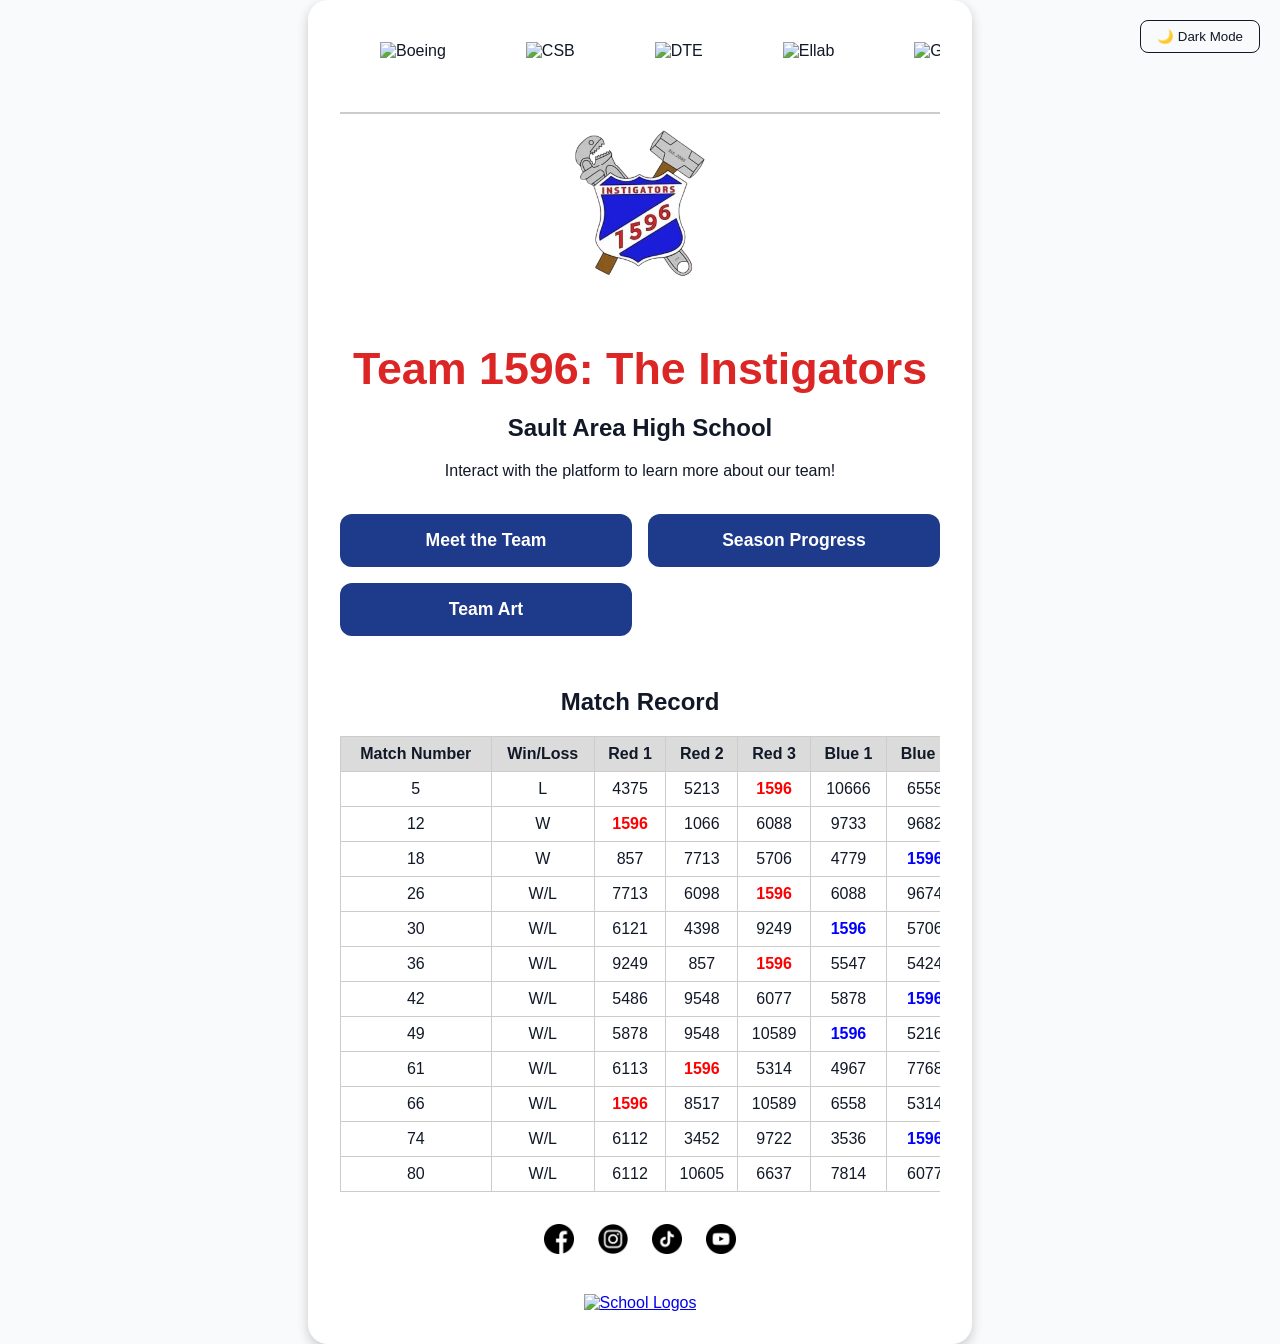
==== index.html @ 65cd955f "match 18" ====
<!DOCTYPE html>
<html lang="en">
<head>
  <meta charset="UTF-8">
  <meta name="viewport" content="width=device-width, initial-scale=1.0">
  <title>Team 1596 Smart Site</title>
  <link rel="stylesheet" href="style.css">
  <script src="https://kit.fontawesome.com/a2e0e6b8e5.js" crossorigin="anonymous"></script>
</head>
<body>
  

   <div class="container">
    <div class="sponsor-ribbon">
      <div class="sponsor-track">

        <!-- Original Set -->
        <img src="images/logos/Boeing.png" alt="Boeing">
        <img src="images/logos/csb.png" alt="CSB">
        <img src="images/logos/dte.png" alt="DTE">
        <img src="images/logos/ellab.png" alt="Ellab">
        <img src="images/logos/GM.png" alt="GM">
        <img src="images/logos/Lions.png" alt="Lions">
        <img src="images/logos/MDE.png" alt="MDE">
        <img src="images/logos/others.png" alt="Other Sponsors">
        <img src="images/logos/rotary.png" alt="Rotary">
        <img src="images/logos/soocoop.png" alt="Soo Coop">

        <!-- Duplicate Set -->
        <img src="images/logos/Boeing.png" alt="Boeing">
        <img src="images/logos/csb.png" alt="CSB">
        <img src="images/logos/dte.png" alt="DTE">
        <img src="images/logos/ellab.png" alt="Ellab">
        <img src="images/logos/GM.png" alt="GM">
        <img src="images/logos/Lions.png" alt="Lions">
        <img src="images/logos/MDE.png" alt="MDE">
        <img src="images/logos/others.png" alt="Other Sponsors">
        <img src="images/logos/rotary.png" alt="Rotary">
        <img src="images/logos/soocoop.png" alt="Soo Coop">

      </div>
    </div>
     <!-- Dark Mode Toggle -->
     <button id="darkModeToggle">🌙 Dark Mode</button>
     
         <!-- Logo -->
    <img src="images/TEAM_1596_Logo.png" alt="Team 1596 Logo" class="team-logo">
    
    <h1><span class="red">Team 1596: The Instigators</span></span></h1>
      <h2>Sault Area High School</h2>
      <p>Interact with the platform to learn more about our team!</p>
      <br>

    <!-- Button Grid -->
    <div class="button-grid">
          <button class="blue-btn" onclick="goToPage('team.html')">Meet the Team</button>

          <!-- ADD A BUTTON FOR ROBOT BUILD HERE -->
        <!-- <button class="blue-btn" onclick="goToPage('robot.html')">Robot Build</button> -->
          <!-- ADD A BUTTON FOR SEASON PROGRESS HERE -->
           <button class="blue-btn" onclick="goToPage('progress.html')">Season Progress</button>
          <!-- ADD A BUTTON FOR TEAM ART HERE -->
           <button class="blue-btn" onclick="goToPage('art.html')">Team Art</button>


    </div>

    <!-- Wins / Losses Table -->
     <div class="table-container">

    <h2>Match Record</h2>
    <table>
      <thead>
        <tr>
          <th>Match Number</th>
          <th>Win/Loss</th>
          <th>Red 1</th>
          <th>Red 2</th>
          <th>Red 3</th>
          <th>Blue 1</th>
          <th>Blue 2</th>
          <th>Blue 3</th>
        </tr>
      </thead>
      <tbody>
        <tr>
          <td>5</td>
          <td>L</td>
          <td>4375</td>
          <td>5213</td>
          <td style="color: red; font-weight: bold;">1596</td>
          <td>10666</td>
          <td>6558</td> <!-- style="color: red; font-weight: bold;">1596 -->
          <td>4779</td>
        </tr>
         <tr>
          <td>12</td>
          <td>W</td>
          <td style="color: red; font-weight: bold;">1596</td>
          <td>1066</td>
          <td>6088</td>
          <td>9733</td>
          <td>9682</td> <!-- style="color: red; font-weight: bold;">1596 -->
          <td>5706</td>
        </tr>
         <tr>
          <td>18</td>
          <td>W</td>
          <td>857</td>
          <td>7713</td>
          <td>5706</td>
          <td>4779</td>
          <td style="color: blue; font-weight: bold;">1596</td> <!-- style="color: red; font-weight: bold;">1596 -->
          <td>3452</td>
        </tr>
         <tr>
          <td>26</td>
          <td>W/L</td>
          <td>7713</td>
          <td>6098</td>
          <td style="color: red; font-weight: bold;">1596</td>
          <td>6088</td>
          <td>9674</td> <!-- style="color: red; font-weight: bold;">1596 -->
          <td>8517</td>
        </tr>
         <tr>
          <td>30</td>
          <td>W/L</td>
          <td>6121</td>
          <td>4398</td>
          <td>9249</td>
          <td style="color: blue; font-weight: bold;">1596</td>
          <td>5706</td> <!-- style="color: red; font-weight: bold;">1596 -->
          <td>10622</td>
        </tr>
         <tr>
          <td>36</td>
          <td>W/L</td>
          <td>9249</td>
          <td>857</td>
          <td style="color: red; font-weight: bold;">1596</td>
          <td>5547</td>
          <td>5424</td> <!-- style="color: red; font-weight: bold;">1596 -->
          <td>6637</td>
        </tr>
         <tr>
          <td>42</td>
          <td>W/L</td>
          <td>5486</td>
          <td>9548</td>
          <td>6077</td>
          <td>5878</td>
          <td style="color: blue; font-weight: bold;">1596</td> <!-- style="color: red; font-weight: bold;">1596 -->
          <td>9682</td>
        </tr>
         <tr>
          <td>49</td>
          <td>W/L</td>
          <td>5878</td>
          <td>9548</td>
          <td>10589</td>
          <td style="color: blue; font-weight: bold;">1596</td>
          <td>5216</td> <!-- style="color: red; font-weight: bold;">1596 -->
          <td>10595</td>
        </tr>
         <tr>
          <td>61</td>
          <td>W/L</td>
          <td>6113</td>
          <td style="color: red; font-weight: bold;">1596</td>
          <td>5314</td>
          <td>4967</td>
          <td>7768</td> <!-- style="color: red; font-weight: bold;">1596 -->
          <td>9249</td>
        </tr>
         <tr>
          <td>66</td>
          <td>W/L</td>
          <td style="color: red; font-weight: bold;">1596</td>
          <td>8517</td>
          <td>10589</td>
          <td>6558</td>
          <td>5314</td> <!-- style="color: red; font-weight: bold;">1596 -->
          <td>10622</td>
        </tr>
         <tr>
          <td>74</td>
          <td>W/L</td>
          <td>6112</td>
          <td>3452</td>
          <td>9722</td>
          <td>3536</td>
          <td style="color: blue; font-weight: bold;">1596</td> <!-- style="color: red; font-weight: bold;">1596 -->
          <td>6558</td>
        </tr>
        <tr>
          <td>80</td>
          <td>W/L</td>
          <td>6112</td>
          <td>10605</td>
          <td>6637</td>
          <td>7814</td>
          <td>6077</td> <!-- style="color: red; font-weight: bold;">1596 -->
          <td style="color: blue; font-weight: bold;">1596</td>
        </tr>
      </tbody>
    </table>
</div>
    <!-- Social Media Icons -->
    <div class="socials">
      <a href="https://www.facebook.com/frc1596#" target="_blank">
        <img src="images/socials/facebook.png" alt="Facebook" class="social-icon">
      </a>
      <!-- ADD MORE HERE -->
       <a href="https://www.instagram.com/frc1596/" target="_blank">
        <img src="images/socials/instagram.png" alt="Instagram" class="social-icon">
      </a>
      <a href="https://www.tiktok.com/@instigators_1596" target="_blank">
        <img src="images/socials/tiktok.png" alt="TikTok" class="social-icon">
      </a>
      <a href="https://www.youtube.com/instigators1596" target="_blank">
        <img src="images/socials/youtube.png" alt="Youtube" class="social-icon">
      </a>
    </div>
    <div>
      <!-- Add link to schools webpage here-->
       <br> 
       <br>
      <a href="https://www.saultschools.org/schools/sault-area-high-school/student-organizations/frc-instigators-1596" target="_blank">
        <img src="images/saps.png" alt="School Logos" class="school-icon">
      </a>
    </div>
  </div>
  <script src="script.js"></script>
</body>
</html>
---- style.css ----
:root {
  --blue: #1e3a8a;      /* blue for text */
  --blue-btn: #1e3a8a;  /* blue for buttons */
  --red-btn: #dc2626;  /* red for buttons */
  --red: #dc2626;
  --bg: #f9fafb;
  --text: #111827;
  --card: #ffffff;
}

body.dark {
  --bg: #111827;
  --text: #f9fafb;
  --card: #1f2937;
  --blue: #dc2626;          /* red text in dark mode */
  --blue-btn: #1e3a8a; 
}


body {
  margin: 0;
  font-family: 'Segoe UI', Tahoma, Geneva, Verdana, sans-serif;
  background-color: var(--bg);
  color: var(--text);
  display: flex;
  justify-content: center;
  align-items: center;
  min-height: 100vh;
}

.container {
  text-align: center;
  width: 90%;
  max-width: 600px;
  background: var(--card);
  border-radius: 20px;
  padding: 2rem;
  box-shadow: 0 4px 12px rgba(0,0,0,0.2);
}

h1 {
  font-size: 2.8rem;
  margin-bottom: 0.5rem;
}

h1 .blue {
  color: var(--blue);
}

h1 .red {
  color: var(--red);
}

#darkModeToggle {
  position: absolute;
  top: 20px;
  right: 20px;
  background: none;
  border: 1px solid var(--text);
  color: var(--text);
  padding: 0.5rem 1rem;
  border-radius: 8px;
  cursor: pointer;
}

.button-grid {
  display: grid;
  grid-template-columns: repeat(2, 1fr);
  gap: 1rem;
  margin-bottom: 2rem;
}

.button-return {
  margin-bottom: 2rem;
  align-content: center;
}

.button-grid button {
  color: white;
  font-size: 1.1rem;
  font-weight: bold;
  padding: 1rem;
  border: none;
  border-radius: 12px;
  cursor: pointer;
  transition: 0.2s ease-in-out;
}

.blue-btn {
  background-color: var(--blue-btn);
}

.red-btn {
  background-color: var(--red);
}

.button-grid button:hover {
  opacity: 0.85;
}

table {
  width: 100%;
  border-collapse: collapse;
  margin-bottom: 2rem;
}

th, td {
  border: 1px solid var(--text);
  padding: 0.75rem;
}

th {
  background-color: rgba(0,0,0,0.1);
}

.socials {
  display: flex;
  justify-content: center;
  gap: 1.5rem;
}

.socials i {
  font-size: 1.8rem;
  transition: transform 0.2s ease, color 0.2s ease;
}

.socials i:hover {
  transform: scale(1.1);
  color: var(--blue);
}

/* --- Team Grid --- */
.team-grid {
  display: grid;
  grid-template-columns: repeat(auto-fill, minmax(250px, 1fr));
  gap: 2rem;
  margin-top: 2rem;
}

.team-card {
  background-color: var(--card);
  border-radius: 20px;
  box-shadow: 0 4px 10px rgba(0,0,0,0.2);
  padding: 1.5rem;
  text-align: center;
  transition: transform 0.2s ease, box-shadow 0.2s ease;
}

.team-card:hover {
  transform: translateY(-4px);
  box-shadow: 0 6px 14px rgba(0,0,0,0.3);
}

.team-card img {
  width: 120px;
  height: 120px;
  object-fit: cover;
  border-radius: 50%;
  border: 3px solid var(--blue);
  margin-bottom: 1rem;
}

.team-card h3 {
  margin: 0.5rem 0;
  font-size: 1.3rem;
}

.team-card .role {
  font-weight: bold;
  color: var(--blue);
  margin-bottom: 0.5rem;
}

.team-card .about {
  font-size: 0.95rem;
  margin-bottom: 0.5rem;
}

.team-card .fun-fact {
  font-size: 0.9rem;
  color: var(--text);
  opacity: 0.8;
}

.logo-top {
  text-align: center;       /* center the content */
  margin: 2rem 0;           /* space above and below */
}

.team-logo {
  width: 150px;             /* adjust as needed */
  height: auto;
  border-radius: 12px;
  padding: 10px;     /* optional rounded corners */
}

/* Dark mode adjustment if needed */
body.dark .team-logo {
  border-color: var(--text);
}

.custom-line {
  border: none;          /* remove default border */
  height: 2px;           /* thickness */
  background-color: #1e3a8a; /* color */
  margin: 20px 0;        /* spacing above and below */
  width: 80%;            /* length of the line */
  margin-left: auto;      /* center it */
  margin-right: auto;
}

/* Back Home Button Styling */
.btn-red {
  background-color: var(--red);   /* red background */
  color: white;                    /* white text */
  font-size: 1.1rem;
  font-weight: bold;
  padding: 0.75rem 1.5rem;        /* slightly smaller than main buttons */
  border: 2px solid var(--red);   /* accent border */
  border-radius: 12px;
  cursor: pointer;
  transition: transform 0.2s ease, background-color 0.2s ease, border-color 0.2s ease;
  margin-top: 1rem;
  display: inline-block;
  height: 8rem;
}

/* Hover effect */
.btn-red:hover {
  background-color: white;
  color: var(--red);
  border-color: var(--red);
  transform: scale(1.05);
}

/* Dark mode adjustments */
body.dark .btn-red {
  border-color: var(--red);
}

body.dark .btn-red:hover {
  background-color: var(--red);
  color: white;
}

.social-icon {
  width: 30px;
  height: 30px;
  object-fit: contain;
  transition: transform 0.2s ease, filter 0.2s ease;
  filter: invert(0); /* default for light mode */
}

.school-icon {
  width: 250px;
  object-fit: contain;
  transition: transform 0.2s ease, filter 0.2s ease;
  filter: invert(0); /* default for light mode */
}

.social-icon:hover {
  transform: scale(1.2);
}

/* Dark mode inversion */
body.dark .social-icon {
  filter: invert(1); /* black → white in dark mode */
}

/* --- Modal Styling --- */
/* --- Modal Styling --- */
.modal {
  display: none;
  position: fixed;
  z-index: 999;
  left: 0;
  top: 0;
  width: 100%;
  height: 100%;
  background-color: rgba(0,0,0,0.7);
  justify-content: center;
  align-items: center;
}

.modal-content {
  background-color: var(--card);
  color: var(--text);
  border-radius: 20px;
  padding: 2rem;
  max-width: 500px;
  width: 90%;
  box-shadow: 0 8px 20px rgba(0,0,0,0.3);
  text-align: center;
  animation: popIn 0.3s ease;
}

.modal-content img {
  width: 150px;
  height: 150px;
  border-radius: 50%;
  object-fit: cover;
  border: 3px solid var(--blue);
  margin-bottom: 1rem;
}

.modal-content strong {
  color: #1e3a8a; /* normal (blue) */
}

body.dark .modal-content strong {
  color: #dc2626; /* dark mode (red) */
}

.close {
  position: absolute;
  top: 20px;
  right: 30px;
  font-size: 3.5rem;
  color: var(--text);
  cursor: pointer;
  transition: color 0.2s;
}

.close:hover {
  color: var(--red);
}

.modal-content p {
  margin: 0.5rem 0;
}

.modal-content strong {
  color: #1e3a8a;
}

.modal-divider {
  border: none;
  height: 2px;
  background-color: #1e3a8a;
  margin: 1rem 0;
}

/* Progress Page Layout */
.progress-entry {
  display: flex;
  align-items: flex-start;
  gap: 20px;
  margin: 40px 0;
  padding-bottom: 20px;
  border-bottom: 1px solid #ccc;
}

.progress-entry img {
  width: 250px;
  height: auto;
  border-radius: 10px;
  object-fit: cover;
}

.progress-content {
  flex: 1;
}

.entry-title {
  margin: 0;
  color: #d32f2f; 
}

.entry-body {
  margin: 10px 0;
}

.entry-meta {
  font-size: 0.9em;
  color: #555;
  margin-top: 10px;
  font-style: italic;
}

/* Mobile Friendly */
@media(max-width: 700px) {
  .progress-entry {
    flex-direction: column;
    text-align: center;
  }

  .progress-entry img {
    width: 100%;
  }
}

body.dark .modal-divider {
  background-color: var(--red);
  opacity: 0.6;
}

/* Sponsor Ribbon */
.sponsor-ribbon {
  width: 100%;
  overflow: hidden;
  background: #ffffff;
  padding: 10px 0;
  border-bottom: 2px solid #ccc;
  position: relative;
}

.sponsor-track {
  display: flex;
  width: max-content;
  animation: scroll 40s linear infinite;
}

.sponsor-track img {
  height: 60px;
  margin: 0 40px;
  object-fit: contain;
  transition: transform 1s ease;
}

.sponsor-track img:hover {
  transform: scale(1.1);
}

body.dark .sponsor-ribbon {
  background: #1f2937; /* dark background */
  border-bottom: 2px solid #444;
}

/* Dark mode sponsor logos */
body.dark .sponsor-track img {
  filter: invert(1) brightness(2);
}

/* Scrolling Animation */
@keyframes scroll {
  0% {
    transform: translateX(0);
  }
  100% {
    transform: translateX(-50%);
  }
}

/* Small pop animation */
@keyframes popIn {
  from { transform: scale(0.9); opacity: 0; }
  to { transform: scale(1); opacity: 1; }
}

.table-container{
  width:100%;
  overflow-x:auto;   /* allows horizontal scroll on small screens */
}

table{
  width:100%;
  border-collapse:collapse;
  min-width:700px;   /* prevents columns from collapsing too much */
}

th, td{
  padding:8px;
  text-align:center;
  border:1px solid #ccc;
}

thead{
  background:#f4f4f4;
}
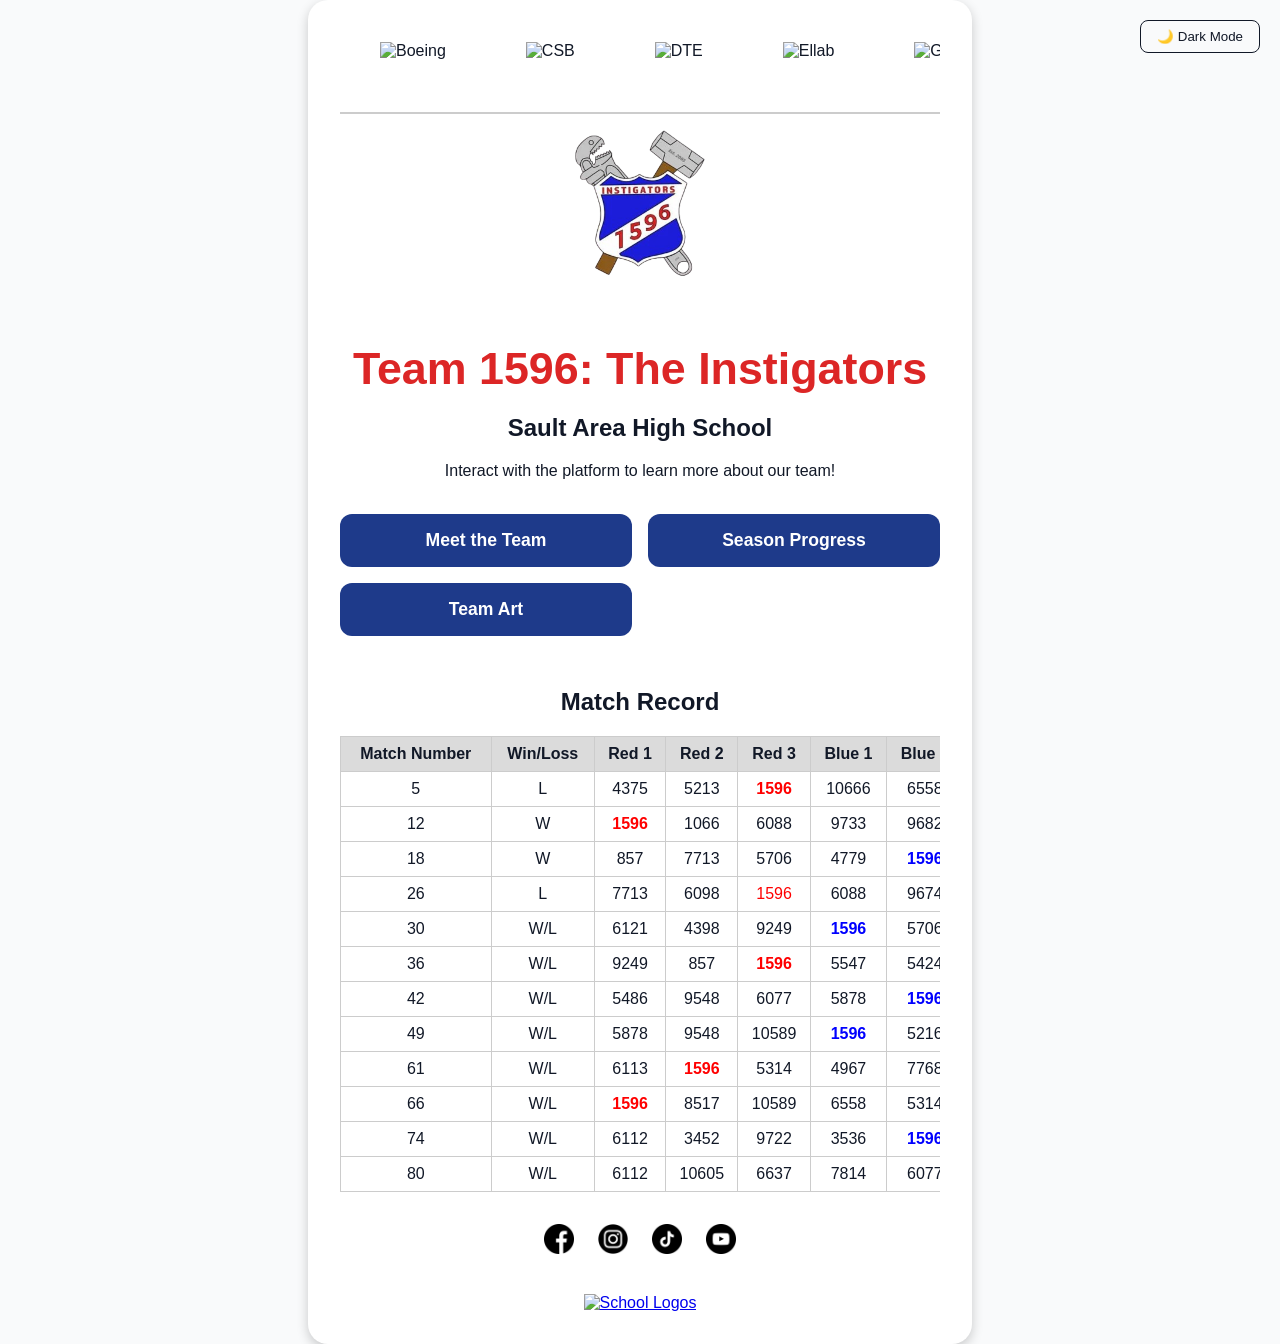
==== commit 90a3db5c: "match 26" ====
--- a/index.html
+++ b/index.html
@@ -115,10 +115,10 @@
         </tr>
          <tr>
           <td>26</td>
-          <td>W/L</td>
+          <td>L</td>
           <td>7713</td>
           <td>6098</td>
-          <td style="color: red; font-weight: bold;">1596</td>
+          <td style="color: red; font-weighst: bold;">1596</td>
           <td>6088</td>
           <td>9674</td> <!-- style="color: red; font-weight: bold;">1596 -->
           <td>8517</td>
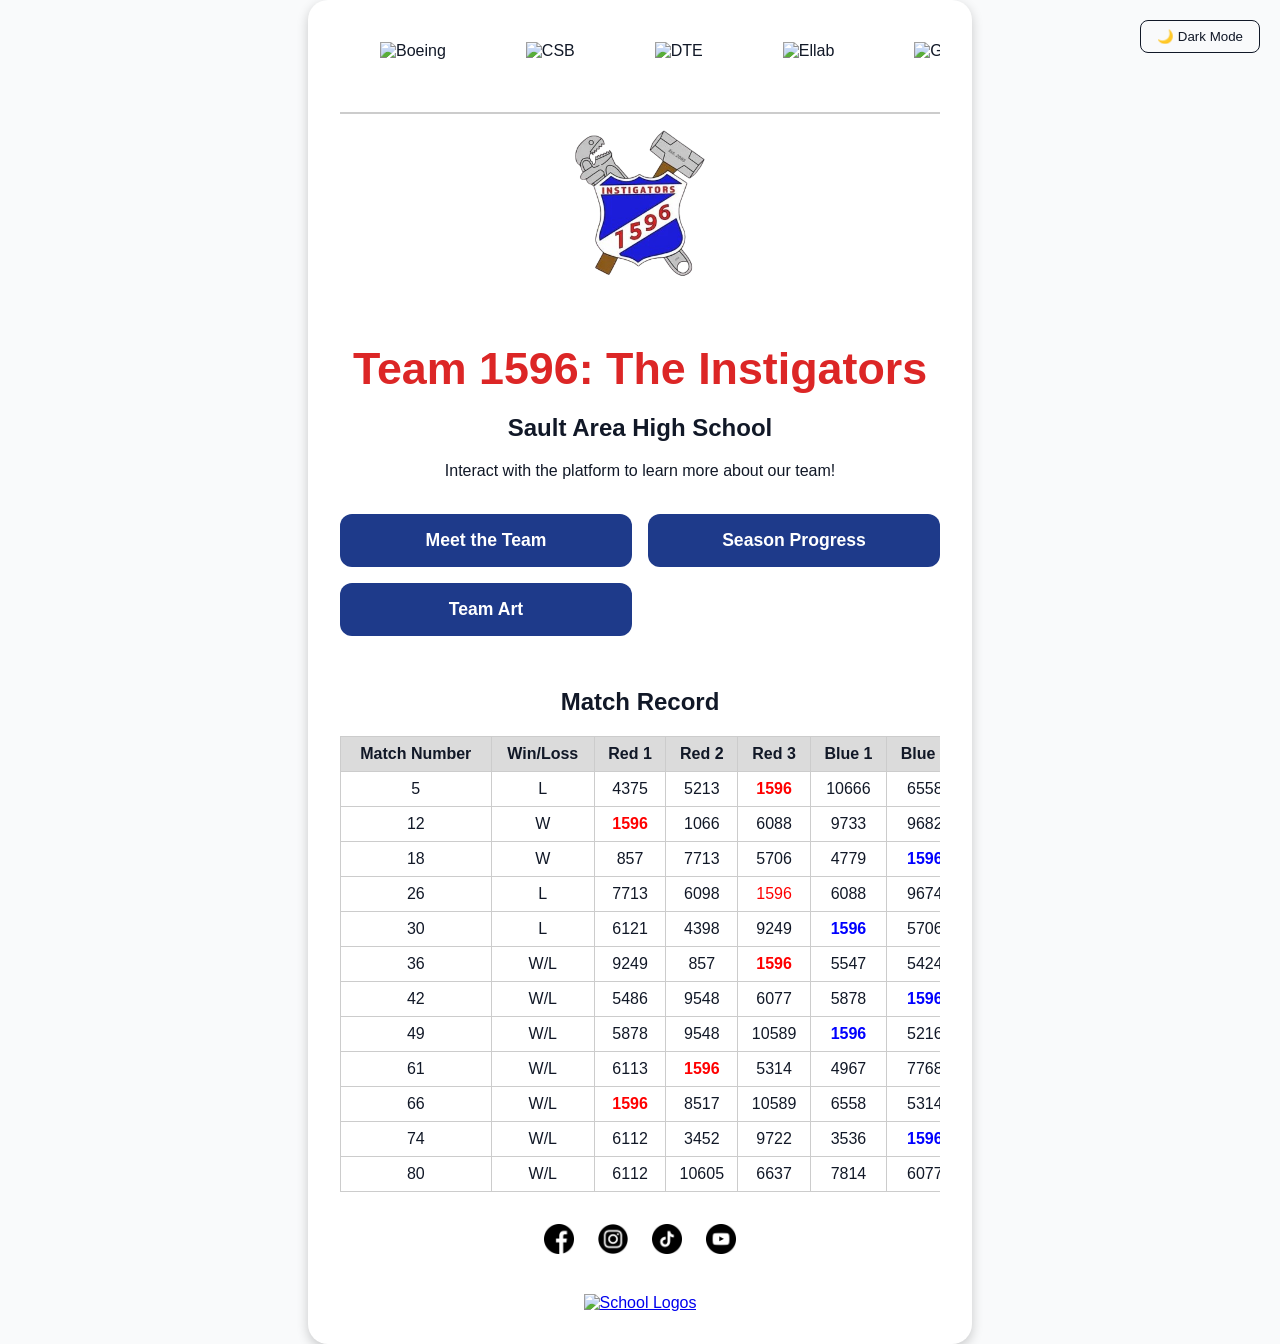
==== commit 5774ac30: "match 30" ====
--- a/index.html
+++ b/index.html
@@ -125,7 +125,7 @@
         </tr>
          <tr>
           <td>30</td>
-          <td>W/L</td>
+          <td>L</td>
           <td>6121</td>
           <td>4398</td>
           <td>9249</td>
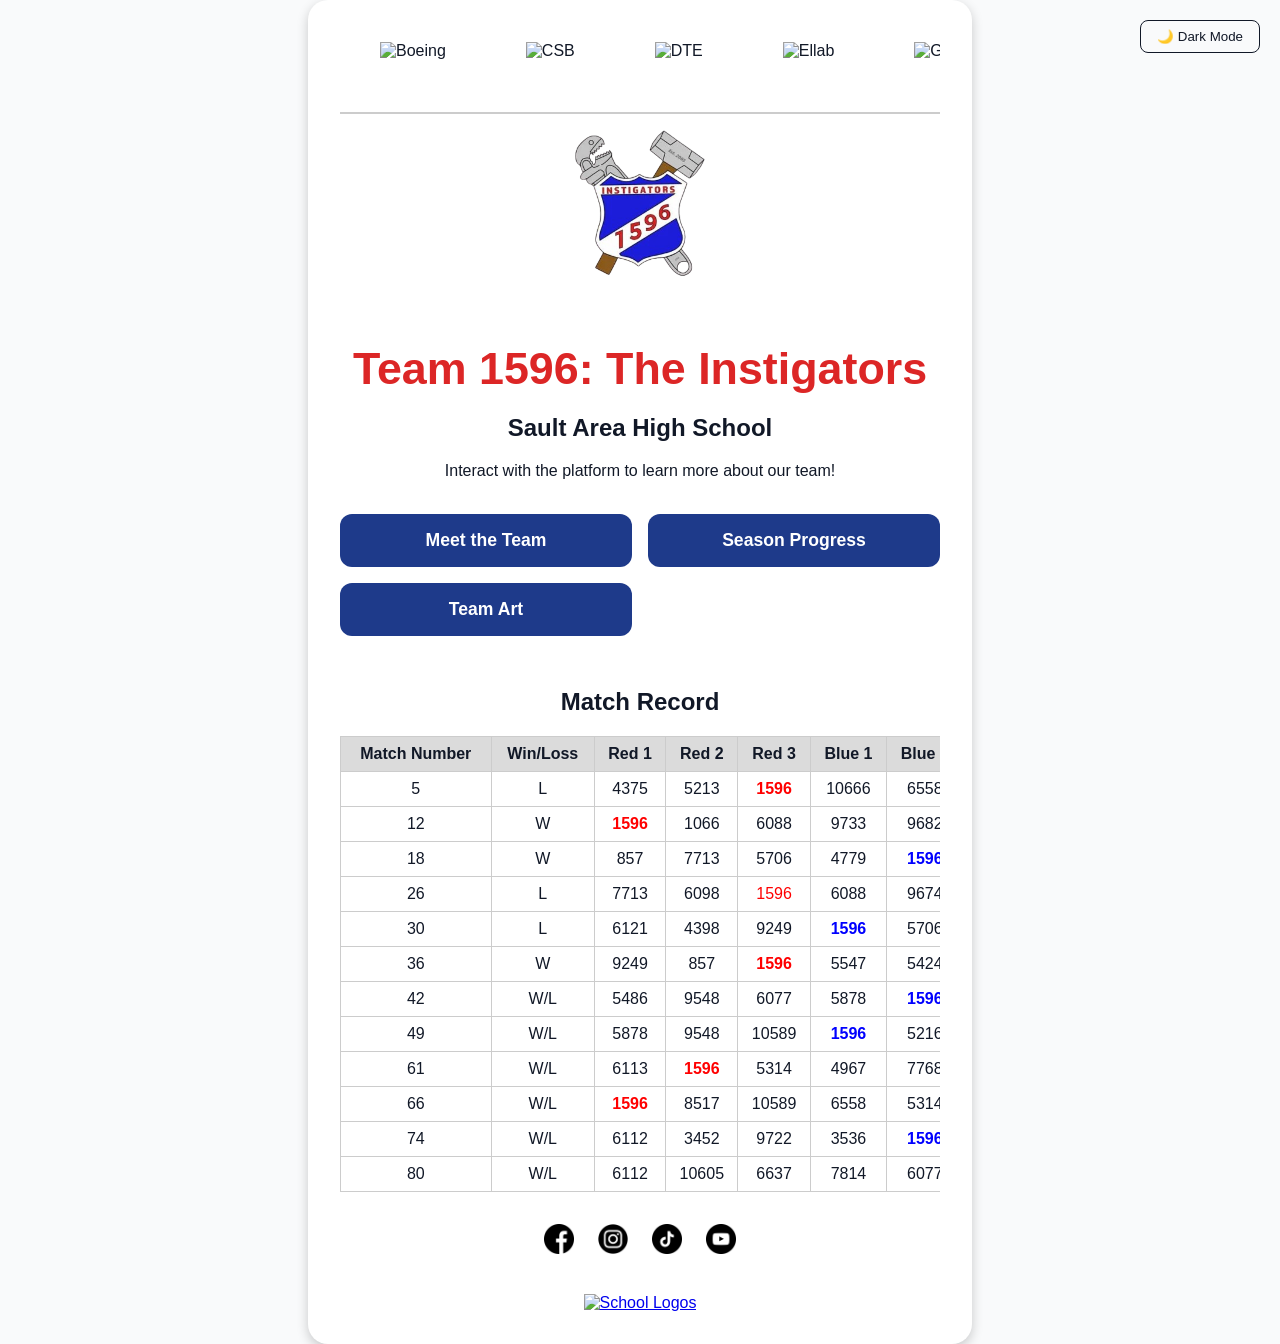
==== commit b16b1ccd: "match 36" ====
--- a/index.html
+++ b/index.html
@@ -135,7 +135,7 @@
         </tr>
          <tr>
           <td>36</td>
-          <td>W/L</td>
+          <td>W</td>
           <td>9249</td>
           <td>857</td>
           <td style="color: red; font-weight: bold;">1596</td>
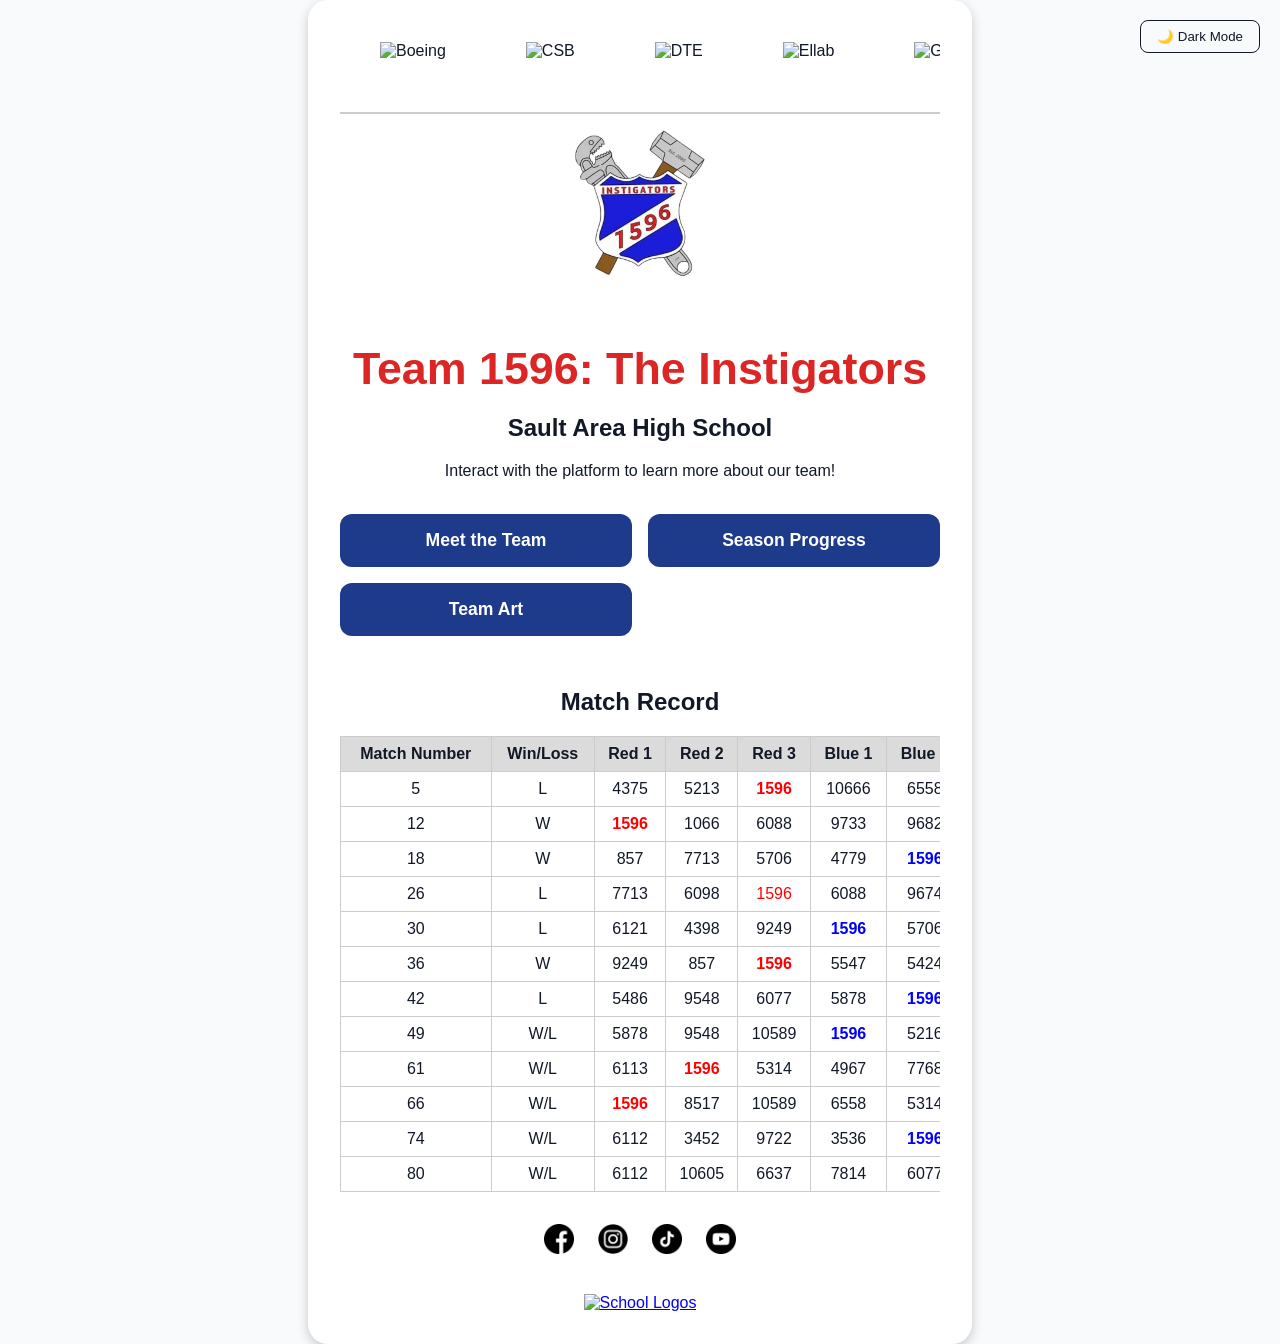
==== commit 94242dcc: "match 42" ====
--- a/index.html
+++ b/index.html
@@ -145,7 +145,7 @@
         </tr>
          <tr>
           <td>42</td>
-          <td>W/L</td>
+          <td>L</td>
           <td>5486</td>
           <td>9548</td>
           <td>6077</td>
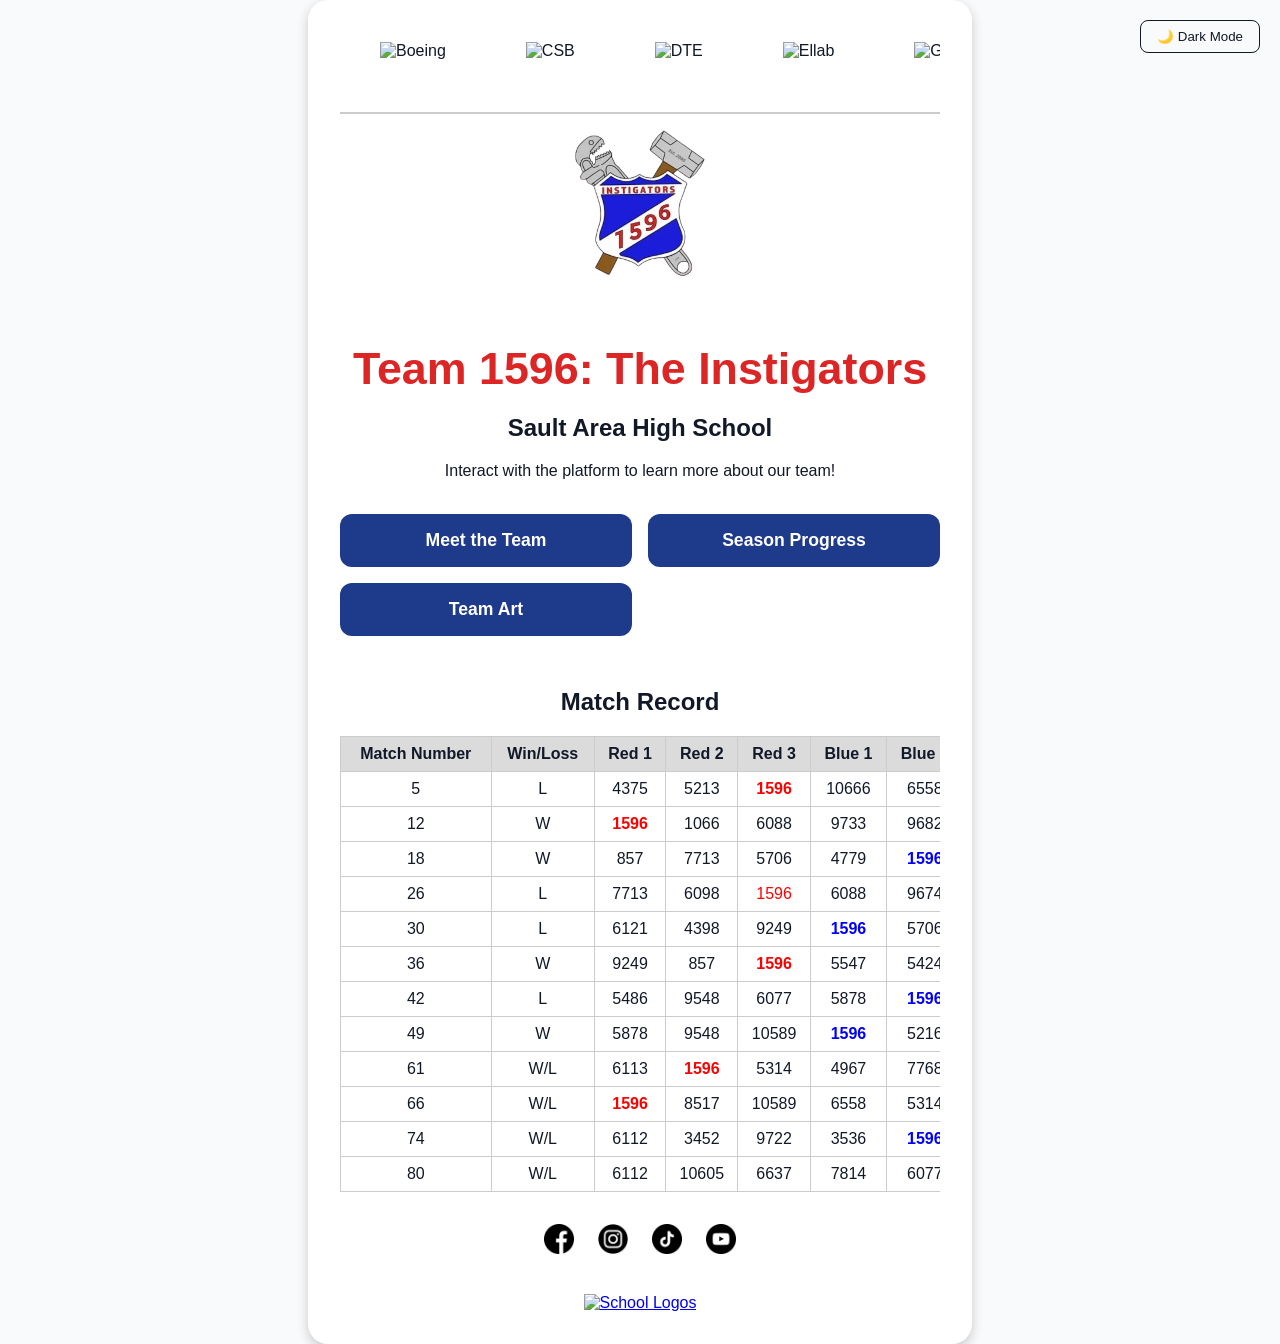
==== commit 83c0c601: "match 49" ====
--- a/index.html
+++ b/index.html
@@ -155,7 +155,7 @@
         </tr>
          <tr>
           <td>49</td>
-          <td>W/L</td>
+          <td>W</td>
           <td>5878</td>
           <td>9548</td>
           <td>10589</td>
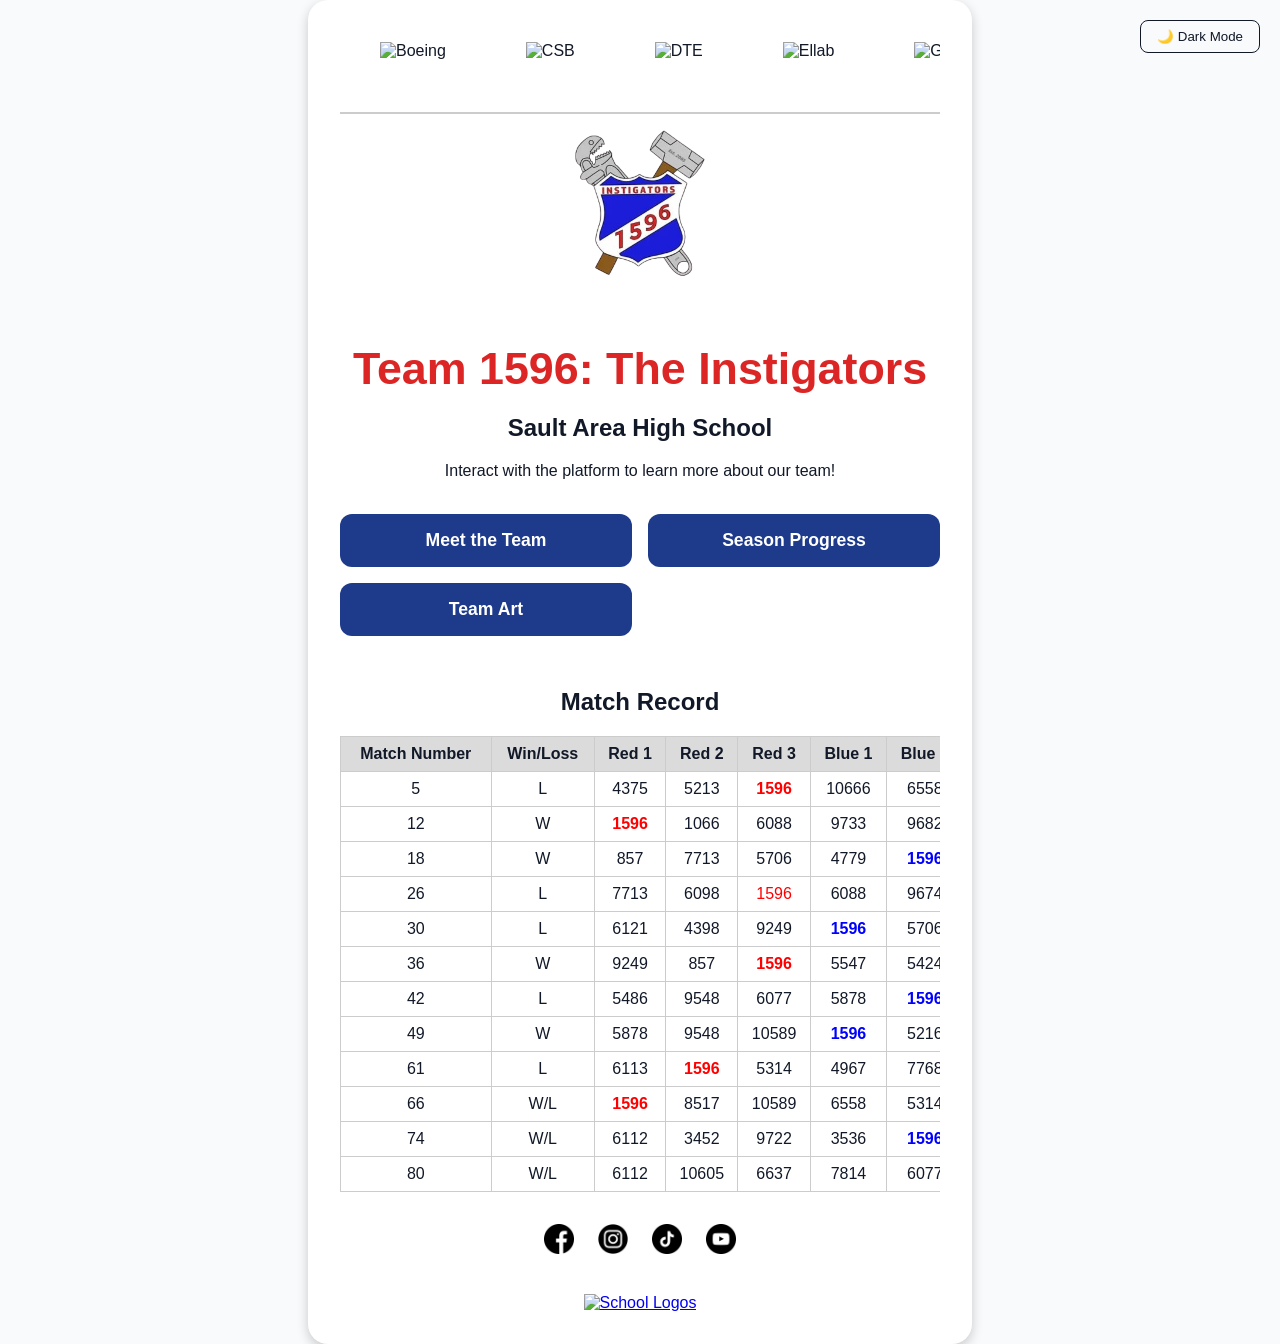
==== commit b2293a39: "Match 61" ====
--- a/index.html
+++ b/index.html
@@ -165,7 +165,7 @@
         </tr>
          <tr>
           <td>61</td>
-          <td>W/L</td>
+          <td>L</td>
           <td>6113</td>
           <td style="color: red; font-weight: bold;">1596</td>
           <td>5314</td>
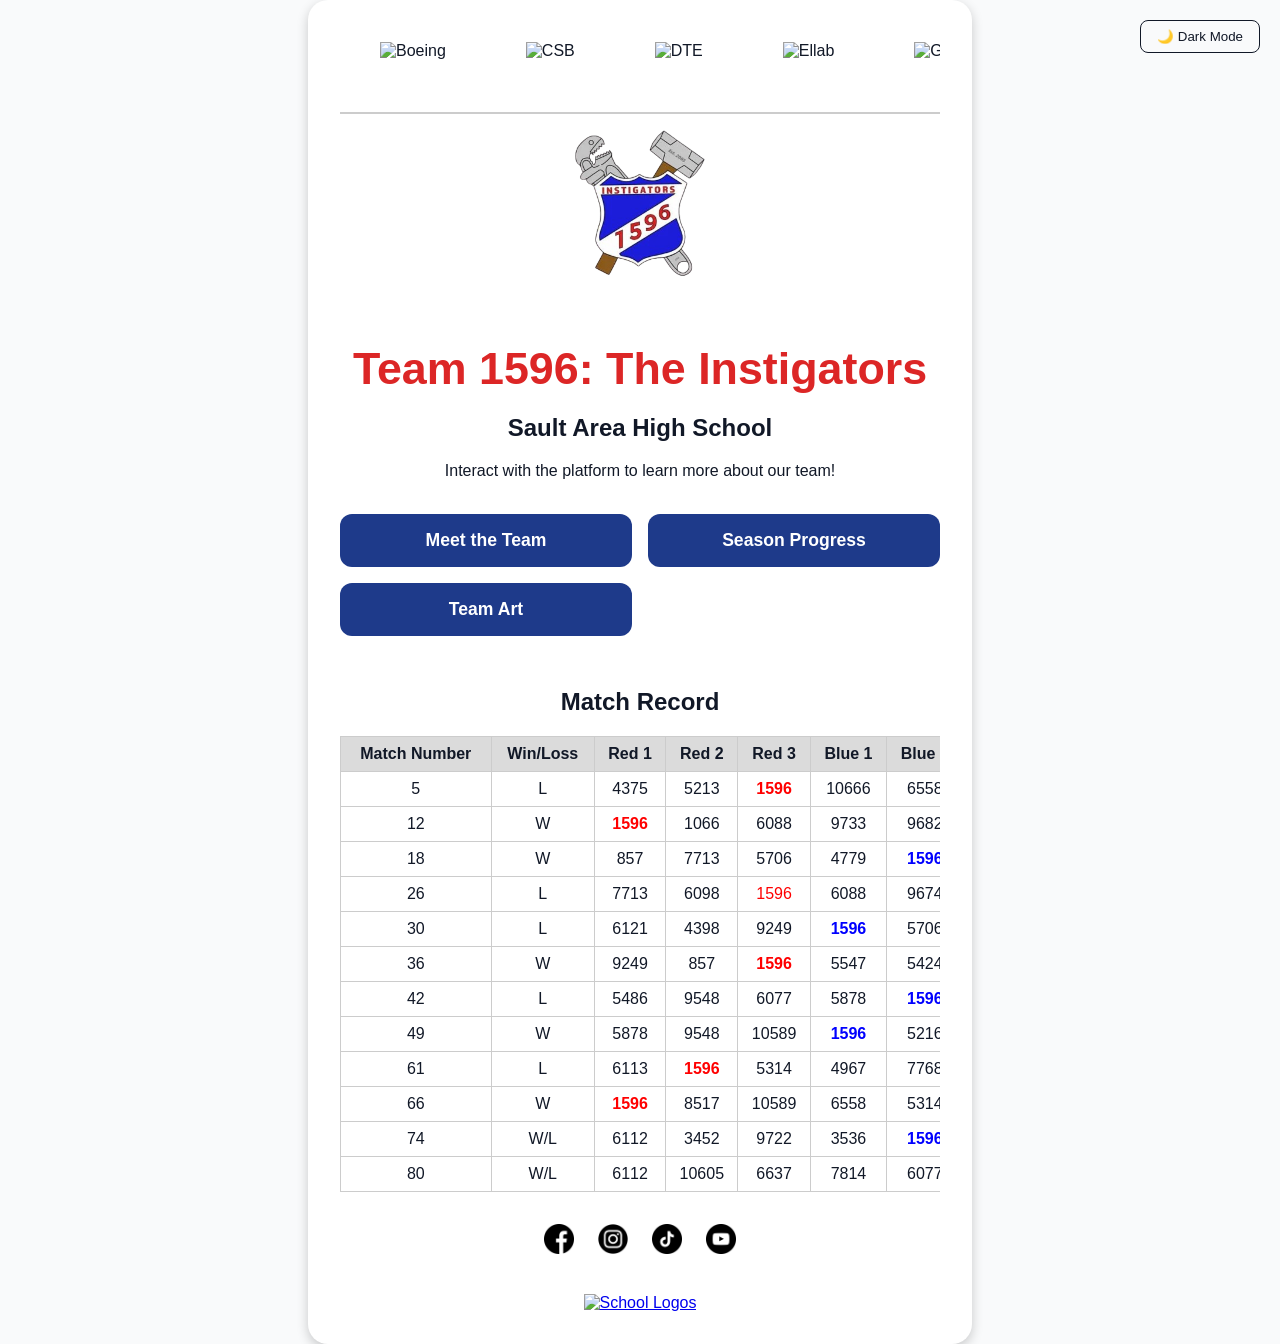
==== commit b37d236f: "match 66" ====
--- a/index.html
+++ b/index.html
@@ -175,7 +175,7 @@
         </tr>
          <tr>
           <td>66</td>
-          <td>W/L</td>
+          <td>W</td>
           <td style="color: red; font-weight: bold;">1596</td>
           <td>8517</td>
           <td>10589</td>
